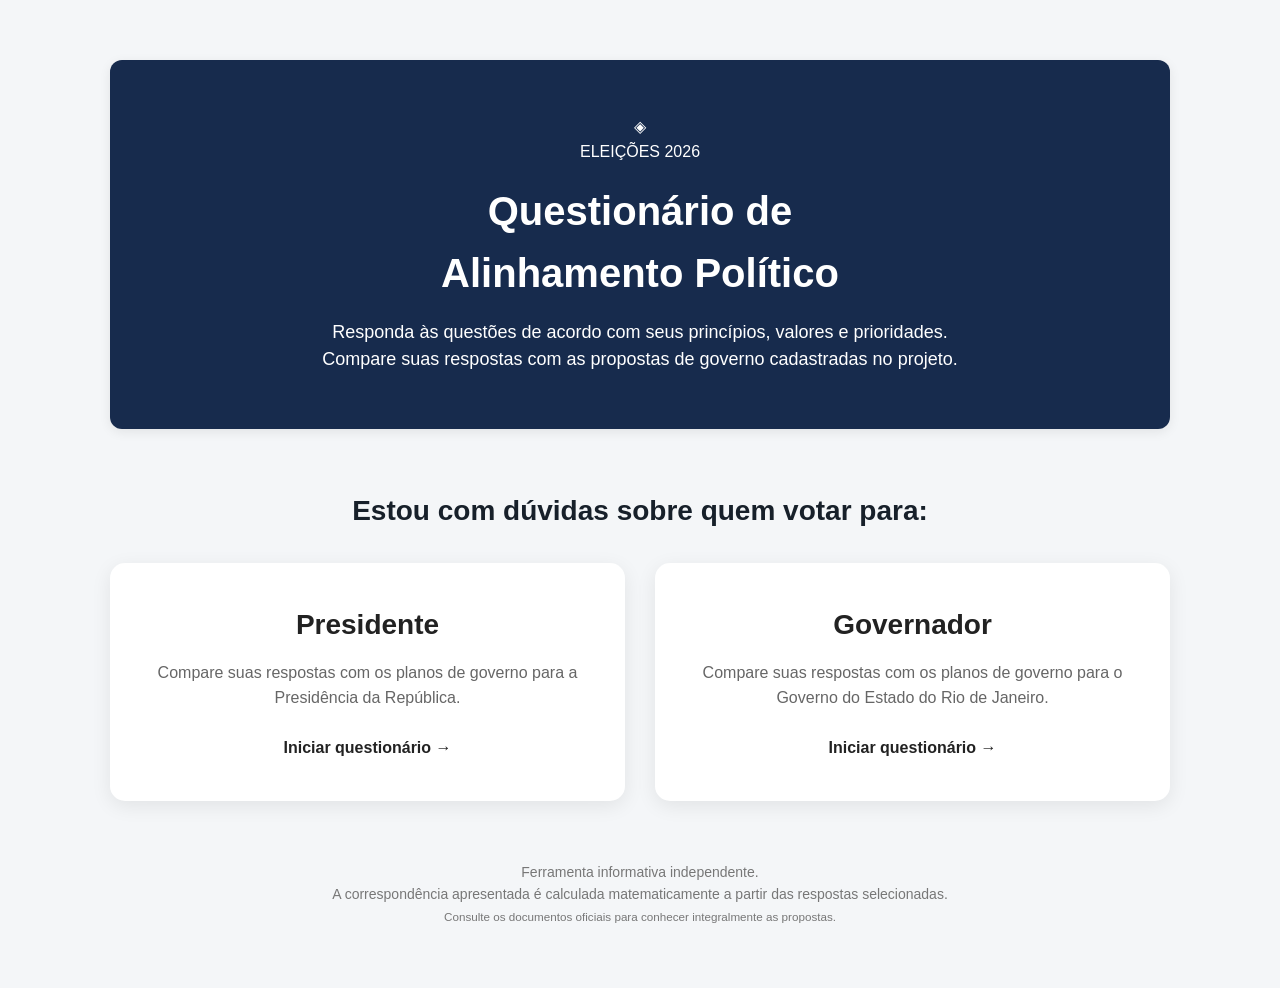
==== index.html @ 92921dfa "Primeiro commit" ====
<!DOCTYPE html>
<html lang="pt-BR">

<head>
    <meta charset="UTF-8">
    <meta name="viewport" content="width=device-width, initial-scale=1.0">

    <title>Questionário de Alinhamento Político</title>

    <link rel="stylesheet" href="css/style.css">
</head>

<body>

    <main class="inicio">

        <header class="cabecalho">

            <div class="simbolo">
                <span>◈</span>
            </div>

            <span class="badge-inicio">
                ELEIÇÕES 2026
            </span>

            <h1>
                Questionário de<br>
                <strong>Alinhamento Político</strong>
            </h1>

            <p style="color:white;">
                Responda às questões de acordo com seus
                princípios, valores e prioridades.
            </p>

            <div class="linha"></div>

            <p class="subtitulo" style="color:white;">
                Compare suas respostas com as propostas
                de governo cadastradas no projeto.
            </p>

        </header>


        <section class="escolha">

            <h2>
                Estou com dúvidas sobre quem votar para:
            </h2>




            <div class="opcoes-eleicao">

                <a href="presidente.html" class="card-eleicao">


                    <div class="card-conteudo">



                        <h3>
                            Presidente
                        </h3>

                        <p>
                            Compare suas respostas com os
                            planos de governo para a
                            Presidência da República.
                        </p>

                        <span class="acao">
                            Iniciar questionário
                            <strong>→</strong>
                        </span>

                    </div>

                </a>


                <a href="governador.html" class="card-eleicao">



                    <div class="card-conteudo">

        

                        <h3>
                            Governador
                        </h3>

                        <p>
                            Compare suas respostas com os
                            planos de governo para o
                            Governo do Estado do Rio de Janeiro.
                        </p>

                        <span class="acao">
                            Iniciar questionário
                            <strong>→</strong>
                        </span>

                    </div>

                </a>

            </div>

        </section>


        <footer>

            <div class="rodape-linha"></div>

            <p>
                Ferramenta informativa independente.
            </p>

            <p>
                A correspondência apresentada é calculada
                matematicamente a partir das respostas selecionadas.
            </p>

            <small>
                Consulte os documentos oficiais para conhecer
                integralmente as propostas.
            </small>

        </footer>

    </main>

</body>

</html>
---- css/style.css ----
/* =====================================================
   CONFIGURAÇÕES GERAIS
===================================================== */

* {
    box-sizing: border-box;
    margin: 0;
    padding: 0;
}

body {
    font-family: Arial, Helvetica, sans-serif;

    background-color: #f4f6f8;

    color: #222;

    line-height: 1.6;
}


/* =====================================================
   CONTAINER PRINCIPAL
===================================================== */

main {
    width: 90%;
    max-width: 1100px;

    margin: 0 auto;

    padding: 40px 0 60px;
}


/* =====================================================
   CABEÇALHO
===================================================== */

header {
    background-color: white;

    padding: 40px 30px;

    margin-bottom: 30px;

    border-radius: 12px;

    box-shadow:
        0 3px 12px rgba(0, 0, 0, 0.08);

    text-align: center;
}

header h1 {
    font-size: 36px;

    margin-bottom: 15px;
}

header p {
    max-width: 850px;

    margin: 0 auto;

    color: #555;

    font-size: 17px;
}


/* =====================================================
   LINK VOLTAR
===================================================== */

header a {
    display: inline-block;

    margin-bottom: 20px;

    color: #333;

    text-decoration: none;

    font-weight: bold;
}

header a:hover {
    text-decoration: underline;
}


/* =====================================================
   QUESTIONÁRIO
===================================================== */

#questionario {
    display: flex;

    flex-direction: column;

    gap: 25px;
}


/* =====================================================
   CADA PERGUNTA
===================================================== */

.pergunta {
    background-color: white;

    padding: 30px;

    border-radius: 12px;

    box-shadow:
        0 3px 12px rgba(0, 0, 0, 0.07);
}


/* =====================================================
   EIXO
===================================================== */

.eixo {
    color: #555;

    font-size: 14px;

    font-weight: bold;

    text-transform: uppercase;

    margin-bottom: 8px;
}


/* =====================================================
   TÍTULO DA PERGUNTA
===================================================== */

.pergunta h2 {
    font-size: 22px;

    margin-bottom: 25px;

    line-height: 1.4;
}


/* =====================================================
   OPÇÕES
===================================================== */

.opcao {
    display: flex;

    align-items: flex-start;

    gap: 12px;

    padding: 18px;

    margin-bottom: 12px;

    border: 1px solid #ddd;

    border-radius: 8px;

    background-color: #fafafa;

    cursor: pointer;

    transition:
        background-color 0.2s,
        border-color 0.2s;
}


/* efeito quando passa o mouse */

.opcao:hover {
    background-color: #f0f2f4;

    border-color: #999;
}


/* radio */

.opcao input[type="radio"] {
    margin-top: 5px;

    cursor: pointer;

    flex-shrink: 0;
}


/* letra A/B/C... */

.opcao strong {
    min-width: 25px;
}


/* texto da alternativa */

.opcao span {
    flex: 1;
}


/* =====================================================
   BOTÃO CALCULAR
===================================================== */

#calcular {
    display: block;

    width: 100%;

    margin-top: 30px;

    padding: 18px;

    border: none;

    border-radius: 8px;

    background-color: #222;

    color: white;

    font-size: 18px;

    font-weight: bold;

    cursor: pointer;

    transition: background-color 0.2s;
}

#calcular:hover {
    background-color: #444;
}


/* =====================================================
   RESULTADO
===================================================== */

#resultado {
    margin-top: 40px;

    padding: 30px;

    background-color: white;

    border-radius: 12px;

    box-shadow:
        0 3px 12px rgba(0, 0, 0, 0.08);
}

#resultado h2 {
    font-size: 28px;

    margin-bottom: 15px;
}

#resultado > p {
    color: #666;

    margin-bottom: 30px;
}


/* =====================================================
   CONTAINER DOS CANDIDATOS
===================================================== */

.resultados-candidatos {
    display: grid;

    grid-template-columns:
        repeat(2, 1fr);

    gap: 20px;
}


/* =====================================================
   CARD DO CANDIDATO
===================================================== */

.resultado-candidato {
    display: flex;

    align-items: center;

    gap: 20px;

    padding: 20px;

    border: 1px solid #ddd;

    border-radius: 10px;

    background-color: #fafafa;
}


/* =====================================================
   FOTO
===================================================== */

.resultado-candidato img {
    width: 100px;

    height: 100px;

    object-fit: cover;

    border-radius: 50%;

    border: 3px solid #ddd;

    flex-shrink: 0;
}


/* =====================================================
   NOME
===================================================== */

.resultado-candidato h3 {
    font-size: 20px;

    margin-bottom: 5px;
}


/* =====================================================
   PORCENTAGEM
===================================================== */

.resultado-candidato p {
    margin-bottom: 8px;

    color: #555;
}

.resultado-candidato p strong {
    color: #222;

    font-size: 18px;
}


/* =====================================================
   LINK DO PDF
===================================================== */

.resultado-candidato a {
    color: #222;

    font-weight: bold;

    text-decoration: none;
}

.resultado-candidato a:hover {
    text-decoration: underline;
}


/* =====================================================
   PÁGINA INICIAL
===================================================== */

.inicio {
    max-width: 1100px;

    margin: 0 auto;

    padding: 60px 20px;
}


/* =====================================================
   CABEÇALHO DA HOME
===================================================== */

.cabecalho {
    text-align: center;

    margin-bottom: 60px;
}

.cabecalho h1 {
    font-size: 40px;

    margin-bottom: 15px;
}

.cabecalho p {
    font-size: 18px;

    color: #555;
}


/* =====================================================
   ESCOLHA PRESIDENTE / GOVERNADOR
===================================================== */

.escolha {
    text-align: center;
}

.escolha h2 {
    font-size: 28px;

    margin-bottom: 30px;
}


/* =====================================================
   CARDS DA PÁGINA INICIAL
===================================================== */

.opcoes-eleicao {
    display: grid;

    grid-template-columns:
        repeat(2, 1fr);

    gap: 30px;
}


.card-eleicao {
    display: block;

    padding: 40px 30px;

    background-color: white;

    color: #222;

    text-decoration: none;

    border-radius: 15px;

    box-shadow:
        0 5px 20px rgba(0, 0, 0, 0.08);

    transition:
        transform 0.2s,
        box-shadow 0.2s;
}


.card-eleicao:hover {
    transform: translateY(-5px);

    box-shadow:
        0 10px 30px rgba(0, 0, 0, 0.15);
}


.icone {
    font-size: 50px;

    margin-bottom: 20px;
}


.card-eleicao h3 {
    font-size: 28px;

    margin-bottom: 15px;
}


.card-eleicao p {
    color: #666;

    margin-bottom: 25px;
}


.card-eleicao span {
    font-weight: bold;
}


/* =====================================================
   RODAPÉ
===================================================== */

footer {
    text-align: center;

    margin-top: 60px;

    color: #777;

    font-size: 14px;

    line-height: 1.6;
}


/* =====================================================
   RESPONSIVIDADE
===================================================== */

@media (max-width: 800px) {

    .resultados-candidatos {
        grid-template-columns: 1fr;
    }

    .opcoes-eleicao {
        grid-template-columns: 1fr;
    }

    header h1 {
        font-size: 30px;
    }

    .cabecalho h1 {
        font-size: 32px;
    }

}


@media (max-width: 600px) {

    main {
        width: 95%;
    }

    .pergunta {
        padding: 20px;
    }

    .pergunta h2 {
        font-size: 19px;
    }

    .opcao {
        padding: 15px;
    }

    .resultado-candidato {
        flex-direction: column;

        text-align: center;
    }

}
* {
    box-sizing: border-box;
}

:root {

    --fundo: #f4f6f8;
    --branco: #ffffff;
    --texto: #17202a;
    --cinza: #66717d;
    --borda: #dfe4e8;
    --principal: #172b4d;
    --principal-hover: #0e1d35;
    --suave: #eef2f7;

}

body {

    margin: 0;

    font-family:
        Arial,
        Helvetica,
        sans-serif;

    background: var(--fundo);

    color: var(--texto);

    line-height: 1.55;

}


.container {

    width: min(1100px, 92%);

    margin: auto;

}


header {

    background: var(--principal);

    color: white;

    padding: 55px 0;

}


.badge {

    display: inline-block;

    padding: 6px 12px;

    border: 1px solid rgba(255,255,255,.4);

    border-radius: 20px;

    font-size: 12px;

    letter-spacing: 1px;

}


h1 {

    font-size: clamp(2rem, 5vw, 3.2rem);

    margin: 15px 0;

}


header p {

    max-width: 800px;

    color: #e5ebf2;

}


.aviso {

    border-left: 3px solid white;

    padding-left: 12px;

    font-size: 14px;

}


section {

    margin: 30px 0;

}


.propostas,
.pergunta,
.resultado {

    background: var(--branco);

    border: 1px solid var(--borda);

    border-radius: 16px;

    padding: 24px;

}


.grid-candidatos {

    display: grid;

    grid-template-columns:
        repeat(4, 1fr);

    gap: 18px;

}


.candidato {

    border: 1px solid var(--borda);

    border-radius: 14px;

    overflow: hidden;

}


.candidato img {

    width: 100%;

    height: 180px;

    object-fit: cover;

    display: block;

}


.candidato-conteudo {

    padding: 15px;

}


.candidato h3 {

    margin-top: 0;

}


.candidato p {

    color: var(--cinza);

    font-size: 14px;

}


.pdf {

    display: inline-block;

    padding: 8px 12px;

    background: var(--suave);

    color: var(--principal);

    border-radius: 8px;

    text-decoration: none;

    font-size: 13px;

    font-weight: bold;

}


.pergunta {

    margin-bottom: 18px;

}


.pergunta h2 {

    font-size: 18px;

    margin-top: 0;

}


.opcao {

    display: block;

    border: 1px solid var(--borda);

    border-radius: 12px;

    padding: 14px;

    margin: 10px 0;

    cursor: pointer;

}


.opcao:hover {

    background: #f8fafc;

}


.opcao:has(input:checked) {

    background: var(--suave);

    border-color: var(--principal);

}


.opcao input {

    margin-right: 10px;

}


.letra {

    font-weight: bold;

    margin-right: 5px;

}


.botoes {

    display: flex;

    justify-content: space-between;

    gap: 15px;

    margin: 30px 0;

}


.btn {

    border: none;

    border-radius: 10px;

    padding: 14px 20px;

    font-weight: bold;

    cursor: pointer;

}


.principal {

    background: var(--principal);

    color: white;

}


.secundario {

    background: #e5e9ed;

}


.escondido {

    display: none;

}


.resultado-candidato {

    display: grid;

    grid-template-columns: 130px 1fr;

    gap: 20px;

    align-items: center;

    margin: 20px 0;

}


.resultado-candidato img {

    width: 130px;

    height: 160px;

    object-fit: cover;

    border-radius: 12px;

}


.barra {

    height: 12px;

    background: #e5e9ed;

    border-radius: 20px;

    overflow: hidden;

}


.barra-preenchida {

    height: 100%;

    background: var(--principal);

}


.percentual {

    font-size: 20px;

    font-weight: bold;

}


@media (max-width: 800px) {

    .grid-candidatos {

        grid-template-columns:
            repeat(2, 1fr);

    }

}


@media (max-width: 600px) {

    .grid-candidatos {

        grid-template-columns: 1fr;

    }

    .botoes {

        flex-direction: column;

    }

    .resultado-candidato {

        grid-template-columns: 1fr;

    }

}
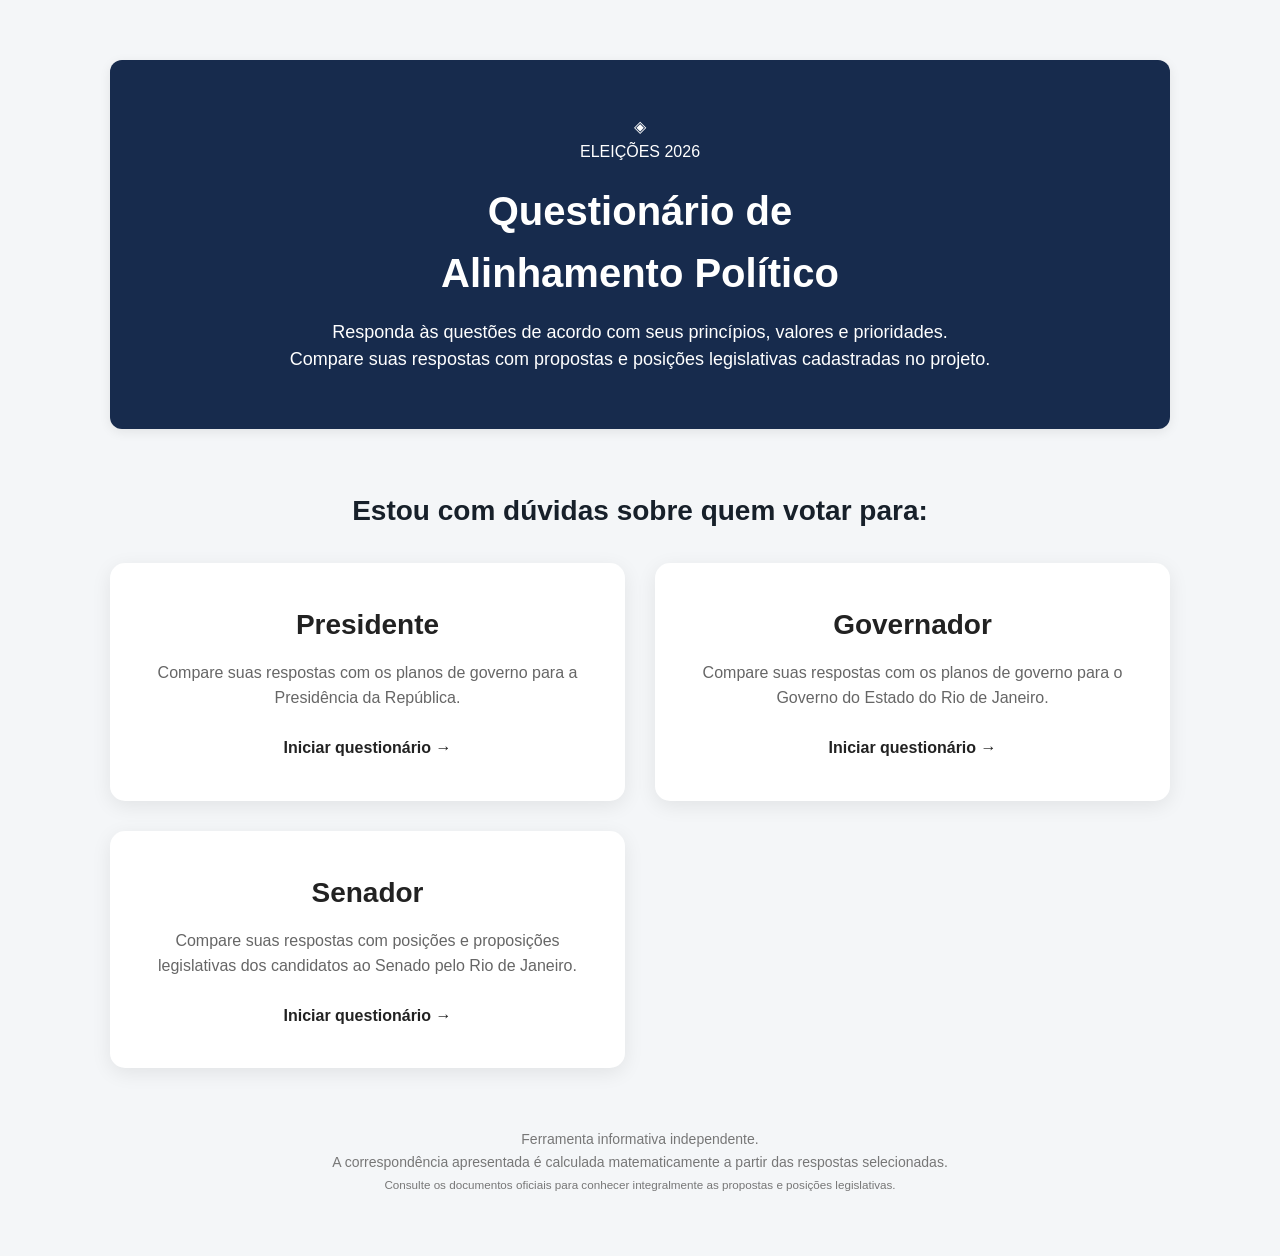
==== commit 3f4d4784: "Atualiza projeto" ====
--- a/index.html
+++ b/index.html
@@ -37,8 +37,8 @@
             <div class="linha"></div>
 
             <p class="subtitulo" style="color:white;">
-                Compare suas respostas com as propostas
-                de governo cadastradas no projeto.
+                Compare suas respostas com propostas e
+                posições legislativas cadastradas no projeto.
             </p>
 
         </header>
@@ -51,16 +51,14 @@
             </h2>
 
 
+            <div class="opcoes-eleicao">
 
 
-            <div class="opcoes-eleicao">
+                <!-- PRESIDENTE -->
 
                 <a href="presidente.html" class="card-eleicao">
 
-
                     <div class="card-conteudo">
-
-
 
                         <h3>
                             Presidente
@@ -82,13 +80,11 @@
                 </a>
 
 
+                <!-- GOVERNADOR -->
+
                 <a href="governador.html" class="card-eleicao">
 
-
-
                     <div class="card-conteudo">
-
-        
 
                         <h3>
                             Governador
@@ -108,6 +104,34 @@
                     </div>
 
                 </a>
+
+
+                <!-- SENADOR -->
+
+                <a href="senador.html" class="card-eleicao">
+
+                    <div class="card-conteudo">
+
+                        <h3>
+                            Senador
+                        </h3>
+
+                        <p>
+                            Compare suas respostas com
+                            posições e proposições legislativas
+                            dos candidatos ao Senado pelo
+                            Rio de Janeiro.
+                        </p>
+
+                        <span class="acao">
+                            Iniciar questionário
+                            <strong>→</strong>
+                        </span>
+
+                    </div>
+
+                </a>
+
 
             </div>
 
@@ -129,7 +153,7 @@
 
             <small>
                 Consulte os documentos oficiais para conhecer
-                integralmente as propostas.
+                integralmente as propostas e posições legislativas.
             </small>
 
         </footer>
--- a/css/style.css
+++ b/css/style.css
@@ -974,4 +974,19 @@
 
     }
 
+}
+
+/* ============================================================
+   BOTÃO DA PROPOSIÇÃO
+   ============================================================ */
+
+.proposicao .btn.principal {
+    display: inline-block;
+    margin-top: 20px;
+    margin-bottom: 10px;
+    padding: 10px 18px;
+    line-height: 1.4;
+    height: auto;
+    min-height: auto;
+    box-sizing: border-box;
 }
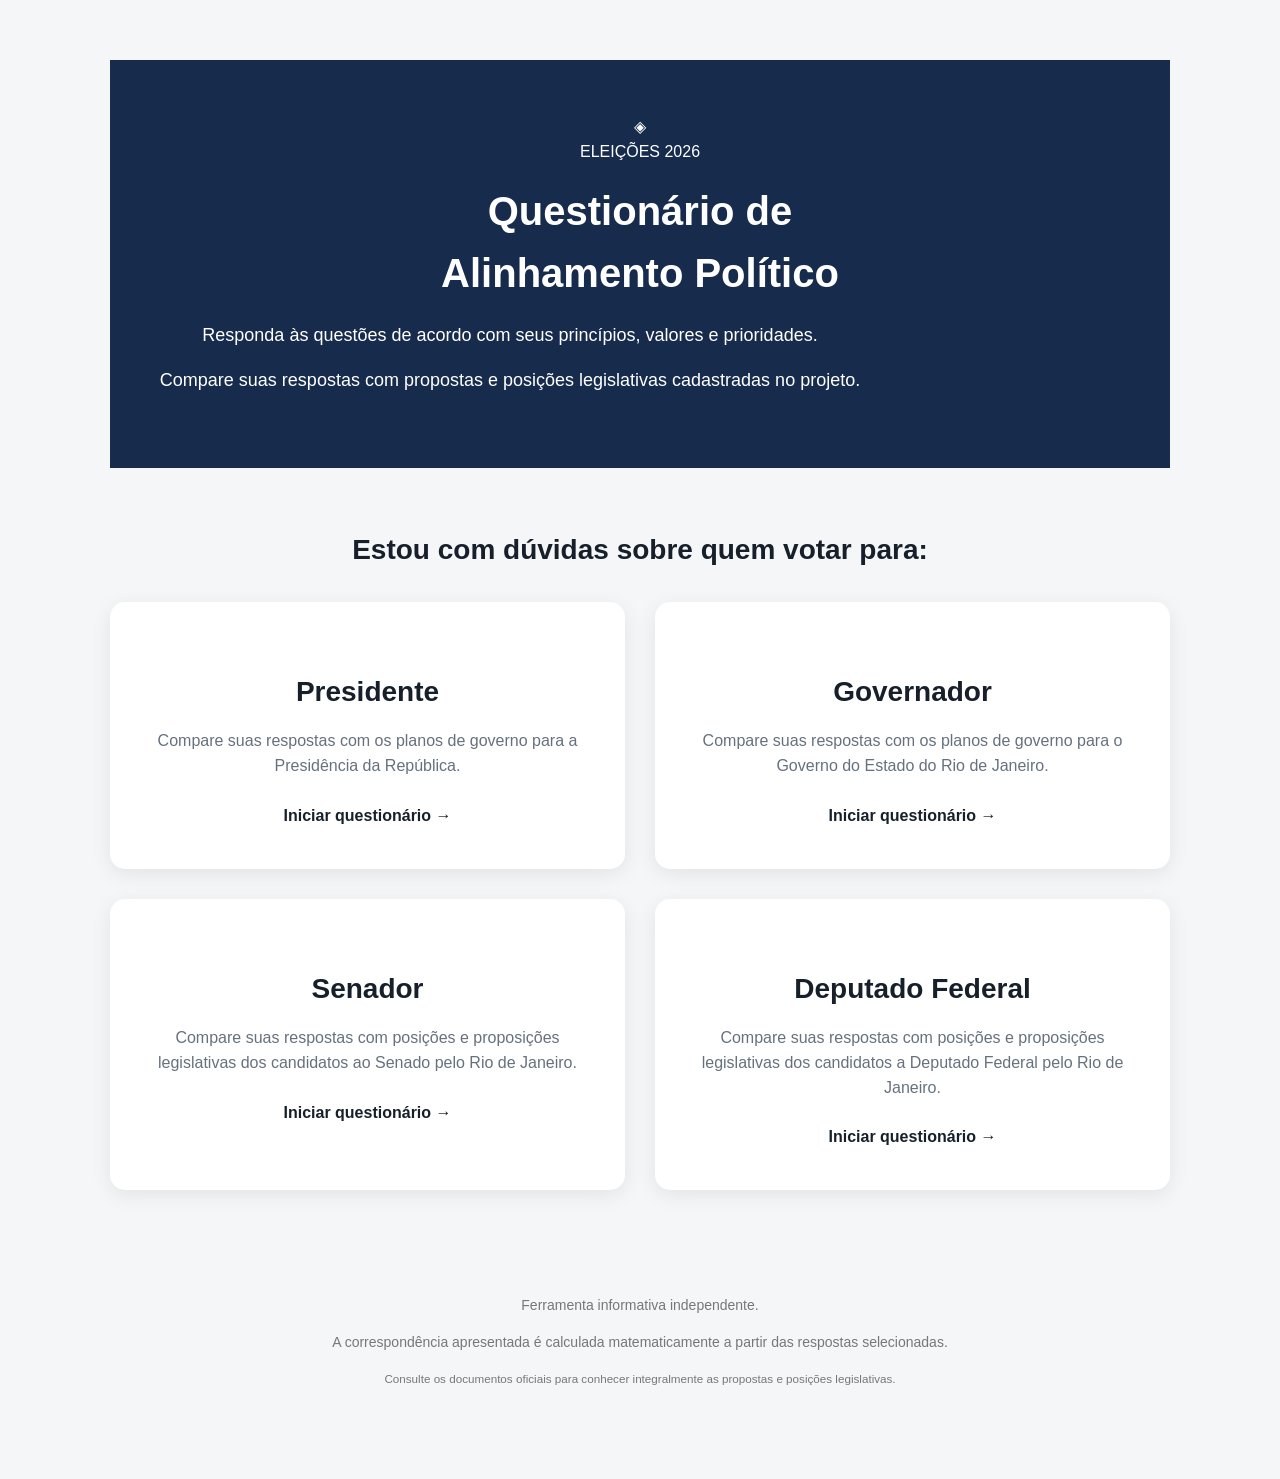
==== commit de4f9a55: "Atualiza questionário de deputado federal" ====
--- a/index.html
+++ b/index.html
@@ -2,77 +2,132 @@
 <html lang="pt-BR">
 
 <head>
+
     <meta charset="UTF-8">
-    <meta name="viewport" content="width=device-width, initial-scale=1.0">
-
-    <title>Questionário de Alinhamento Político</title>
-
-    <link rel="stylesheet" href="css/style.css">
+
+    <meta
+        name="viewport"
+        content="width=device-width, initial-scale=1.0"
+    >
+
+    <title>
+        Questionário de Alinhamento Político
+    </title>
+
+    <link
+        rel="stylesheet"
+        href="css/style.css"
+    >
+
 </head>
 
+
 <body>
 
     <main class="inicio">
 
+
         <header class="cabecalho">
 
             <div class="simbolo">
-                <span>◈</span>
+
+                <span>
+                    ◈
+                </span>
+
             </div>
 
+
             <span class="badge-inicio">
+
                 ELEIÇÕES 2026
+
             </span>
 
+
             <h1>
+
                 Questionário de<br>
-                <strong>Alinhamento Político</strong>
+
+                <strong>
+                    Alinhamento Político
+                </strong>
+
             </h1>
 
+
             <p style="color:white;">
+
                 Responda às questões de acordo com seus
                 princípios, valores e prioridades.
+
             </p>
 
+
             <div class="linha"></div>
 
-            <p class="subtitulo" style="color:white;">
+
+            <p
+                class="subtitulo"
+                style="color:white;"
+            >
+
                 Compare suas respostas com propostas e
                 posições legislativas cadastradas no projeto.
+
             </p>
 
         </header>
 
 
+
         <section class="escolha">
 
+
             <h2>
+
                 Estou com dúvidas sobre quem votar para:
+
             </h2>
 
 
+
             <div class="opcoes-eleicao">
 
 
                 <!-- PRESIDENTE -->
 
-                <a href="presidente.html" class="card-eleicao">
+                <a
+                    href="presidente.html"
+                    class="card-eleicao"
+                >
 
                     <div class="card-conteudo">
 
                         <h3>
+
                             Presidente
+
                         </h3>
 
+
                         <p>
+
                             Compare suas respostas com os
                             planos de governo para a
                             Presidência da República.
+
                         </p>
 
+
                         <span class="acao">
+
                             Iniciar questionário
-                            <strong>→</strong>
+
+                            <strong>
+                                →
+                            </strong>
+
                         </span>
 
                     </div>
@@ -80,25 +135,40 @@
                 </a>
 
 
+
                 <!-- GOVERNADOR -->
 
-                <a href="governador.html" class="card-eleicao">
+                <a
+                    href="governador.html"
+                    class="card-eleicao"
+                >
 
                     <div class="card-conteudo">
 
                         <h3>
+
                             Governador
+
                         </h3>
 
+
                         <p>
+
                             Compare suas respostas com os
                             planos de governo para o
                             Governo do Estado do Rio de Janeiro.
+
                         </p>
 
+
                         <span class="acao">
+
                             Iniciar questionário
-                            <strong>→</strong>
+
+                            <strong>
+                                →
+                            </strong>
+
                         </span>
 
                     </div>
@@ -106,26 +176,41 @@
                 </a>
 
 
+
                 <!-- SENADOR -->
 
-                <a href="senador.html" class="card-eleicao">
+                <a
+                    href="senador.html"
+                    class="card-eleicao"
+                >
 
                     <div class="card-conteudo">
 
                         <h3>
+
                             Senador
+
                         </h3>
 
+
                         <p>
+
                             Compare suas respostas com
                             posições e proposições legislativas
                             dos candidatos ao Senado pelo
                             Rio de Janeiro.
+
                         </p>
 
+
                         <span class="acao">
+
                             Iniciar questionário
-                            <strong>→</strong>
+
+                            <strong>
+                                →
+                            </strong>
+
                         </span>
 
                     </div>
@@ -133,33 +218,88 @@
                 </a>
 
 
+
+                <!-- DEPUTADO FEDERAL -->
+
+                <a
+                    href="deputadoFederal.html"
+                    class="card-eleicao"
+                >
+
+                    <div class="card-conteudo">
+
+                        <h3>
+
+                            Deputado Federal
+
+                        </h3>
+
+
+                        <p>
+
+                            Compare suas respostas com
+                            posições e proposições legislativas
+                            dos candidatos a Deputado Federal
+                            pelo Rio de Janeiro.
+
+                        </p>
+
+
+                        <span class="acao">
+
+                            Iniciar questionário
+
+                            <strong>
+                                →
+                            </strong>
+
+                        </span>
+
+                    </div>
+
+                </a>
+
+
+
             </div>
 
         </section>
 
 
+
         <footer>
 
             <div class="rodape-linha"></div>
 
+
             <p>
+
                 Ferramenta informativa independente.
+
             </p>
 
+
             <p>
+
                 A correspondência apresentada é calculada
                 matematicamente a partir das respostas selecionadas.
+
             </p>
 
+
             <small>
+
                 Consulte os documentos oficiais para conhecer
                 integralmente as propostas e posições legislativas.
+
             </small>
 
         </footer>
 
+
     </main>
 
+
 </body>
 
 </html>
--- a/css/style.css
+++ b/css/style.css
@@ -1,585 +1,35 @@
-/* =====================================================
+/* ============================================================
    CONFIGURAÇÕES GERAIS
-===================================================== */
+============================================================ */
 
 * {
     box-sizing: border-box;
-    margin: 0;
-    padding: 0;
-}
-
-body {
-    font-family: Arial, Helvetica, sans-serif;
-
-    background-color: #f4f6f8;
-
-    color: #222;
-
-    line-height: 1.6;
-}
-
-
-/* =====================================================
-   CONTAINER PRINCIPAL
-===================================================== */
-
-main {
-    width: 90%;
-    max-width: 1100px;
-
-    margin: 0 auto;
-
-    padding: 40px 0 60px;
-}
-
-
-/* =====================================================
-   CABEÇALHO
-===================================================== */
-
-header {
-    background-color: white;
-
-    padding: 40px 30px;
-
-    margin-bottom: 30px;
-
-    border-radius: 12px;
-
-    box-shadow:
-        0 3px 12px rgba(0, 0, 0, 0.08);
-
-    text-align: center;
-}
-
-header h1 {
-    font-size: 36px;
-
-    margin-bottom: 15px;
-}
-
-header p {
-    max-width: 850px;
-
-    margin: 0 auto;
-
-    color: #555;
-
-    font-size: 17px;
-}
-
-
-/* =====================================================
-   LINK VOLTAR
-===================================================== */
-
-header a {
-    display: inline-block;
-
-    margin-bottom: 20px;
-
-    color: #333;
-
-    text-decoration: none;
-
-    font-weight: bold;
-}
-
-header a:hover {
-    text-decoration: underline;
-}
-
-
-/* =====================================================
-   QUESTIONÁRIO
-===================================================== */
-
-#questionario {
-    display: flex;
-
-    flex-direction: column;
-
-    gap: 25px;
-}
-
-
-/* =====================================================
-   CADA PERGUNTA
-===================================================== */
-
-.pergunta {
-    background-color: white;
-
-    padding: 30px;
-
-    border-radius: 12px;
-
-    box-shadow:
-        0 3px 12px rgba(0, 0, 0, 0.07);
-}
-
-
-/* =====================================================
-   EIXO
-===================================================== */
-
-.eixo {
-    color: #555;
-
-    font-size: 14px;
-
-    font-weight: bold;
-
-    text-transform: uppercase;
-
-    margin-bottom: 8px;
-}
-
-
-/* =====================================================
-   TÍTULO DA PERGUNTA
-===================================================== */
-
-.pergunta h2 {
-    font-size: 22px;
-
-    margin-bottom: 25px;
-
-    line-height: 1.4;
-}
-
-
-/* =====================================================
-   OPÇÕES
-===================================================== */
-
-.opcao {
-    display: flex;
-
-    align-items: flex-start;
-
-    gap: 12px;
-
-    padding: 18px;
-
-    margin-bottom: 12px;
-
-    border: 1px solid #ddd;
-
-    border-radius: 8px;
-
-    background-color: #fafafa;
-
-    cursor: pointer;
-
-    transition:
-        background-color 0.2s,
-        border-color 0.2s;
-}
-
-
-/* efeito quando passa o mouse */
-
-.opcao:hover {
-    background-color: #f0f2f4;
-
-    border-color: #999;
-}
-
-
-/* radio */
-
-.opcao input[type="radio"] {
-    margin-top: 5px;
-
-    cursor: pointer;
-
-    flex-shrink: 0;
-}
-
-
-/* letra A/B/C... */
-
-.opcao strong {
-    min-width: 25px;
-}
-
-
-/* texto da alternativa */
-
-.opcao span {
-    flex: 1;
-}
-
-
-/* =====================================================
-   BOTÃO CALCULAR
-===================================================== */
-
-#calcular {
-    display: block;
-
-    width: 100%;
-
-    margin-top: 30px;
-
-    padding: 18px;
-
-    border: none;
-
-    border-radius: 8px;
-
-    background-color: #222;
-
-    color: white;
-
-    font-size: 18px;
-
-    font-weight: bold;
-
-    cursor: pointer;
-
-    transition: background-color 0.2s;
-}
-
-#calcular:hover {
-    background-color: #444;
-}
-
-
-/* =====================================================
-   RESULTADO
-===================================================== */
-
-#resultado {
-    margin-top: 40px;
-
-    padding: 30px;
-
-    background-color: white;
-
-    border-radius: 12px;
-
-    box-shadow:
-        0 3px 12px rgba(0, 0, 0, 0.08);
-}
-
-#resultado h2 {
-    font-size: 28px;
-
-    margin-bottom: 15px;
-}
-
-#resultado > p {
-    color: #666;
-
-    margin-bottom: 30px;
-}
-
-
-/* =====================================================
-   CONTAINER DOS CANDIDATOS
-===================================================== */
-
-.resultados-candidatos {
-    display: grid;
-
-    grid-template-columns:
-        repeat(2, 1fr);
-
-    gap: 20px;
-}
-
-
-/* =====================================================
-   CARD DO CANDIDATO
-===================================================== */
-
-.resultado-candidato {
-    display: flex;
-
-    align-items: center;
-
-    gap: 20px;
-
-    padding: 20px;
-
-    border: 1px solid #ddd;
-
-    border-radius: 10px;
-
-    background-color: #fafafa;
-}
-
-
-/* =====================================================
-   FOTO
-===================================================== */
-
-.resultado-candidato img {
-    width: 100px;
-
-    height: 100px;
-
-    object-fit: cover;
-
-    border-radius: 50%;
-
-    border: 3px solid #ddd;
-
-    flex-shrink: 0;
-}
-
-
-/* =====================================================
-   NOME
-===================================================== */
-
-.resultado-candidato h3 {
-    font-size: 20px;
-
-    margin-bottom: 5px;
-}
-
-
-/* =====================================================
-   PORCENTAGEM
-===================================================== */
-
-.resultado-candidato p {
-    margin-bottom: 8px;
-
-    color: #555;
-}
-
-.resultado-candidato p strong {
-    color: #222;
-
-    font-size: 18px;
-}
-
-
-/* =====================================================
-   LINK DO PDF
-===================================================== */
-
-.resultado-candidato a {
-    color: #222;
-
-    font-weight: bold;
-
-    text-decoration: none;
-}
-
-.resultado-candidato a:hover {
-    text-decoration: underline;
-}
-
-
-/* =====================================================
-   PÁGINA INICIAL
-===================================================== */
-
-.inicio {
-    max-width: 1100px;
-
-    margin: 0 auto;
-
-    padding: 60px 20px;
-}
-
-
-/* =====================================================
-   CABEÇALHO DA HOME
-===================================================== */
-
-.cabecalho {
-    text-align: center;
-
-    margin-bottom: 60px;
-}
-
-.cabecalho h1 {
-    font-size: 40px;
-
-    margin-bottom: 15px;
-}
-
-.cabecalho p {
-    font-size: 18px;
-
-    color: #555;
-}
-
-
-/* =====================================================
-   ESCOLHA PRESIDENTE / GOVERNADOR
-===================================================== */
-
-.escolha {
-    text-align: center;
-}
-
-.escolha h2 {
-    font-size: 28px;
-
-    margin-bottom: 30px;
-}
-
-
-/* =====================================================
-   CARDS DA PÁGINA INICIAL
-===================================================== */
-
-.opcoes-eleicao {
-    display: grid;
-
-    grid-template-columns:
-        repeat(2, 1fr);
-
-    gap: 30px;
-}
-
-
-.card-eleicao {
-    display: block;
-
-    padding: 40px 30px;
-
-    background-color: white;
-
-    color: #222;
-
-    text-decoration: none;
-
-    border-radius: 15px;
-
-    box-shadow:
-        0 5px 20px rgba(0, 0, 0, 0.08);
-
-    transition:
-        transform 0.2s,
-        box-shadow 0.2s;
-}
-
-
-.card-eleicao:hover {
-    transform: translateY(-5px);
-
-    box-shadow:
-        0 10px 30px rgba(0, 0, 0, 0.15);
-}
-
-
-.icone {
-    font-size: 50px;
-
-    margin-bottom: 20px;
-}
-
-
-.card-eleicao h3 {
-    font-size: 28px;
-
-    margin-bottom: 15px;
-}
-
-
-.card-eleicao p {
-    color: #666;
-
-    margin-bottom: 25px;
-}
-
-
-.card-eleicao span {
-    font-weight: bold;
-}
-
-
-/* =====================================================
-   RODAPÉ
-===================================================== */
-
-footer {
-    text-align: center;
-
-    margin-top: 60px;
-
-    color: #777;
-
-    font-size: 14px;
-
-    line-height: 1.6;
-}
-
-
-/* =====================================================
-   RESPONSIVIDADE
-===================================================== */
-
-@media (max-width: 800px) {
-
-    .resultados-candidatos {
-        grid-template-columns: 1fr;
-    }
-
-    .opcoes-eleicao {
-        grid-template-columns: 1fr;
-    }
-
-    header h1 {
-        font-size: 30px;
-    }
-
-    .cabecalho h1 {
-        font-size: 32px;
-    }
-
-}
-
-
-@media (max-width: 600px) {
-
-    main {
-        width: 95%;
-    }
-
-    .pergunta {
-        padding: 20px;
-    }
-
-    .pergunta h2 {
-        font-size: 19px;
-    }
-
-    .opcao {
-        padding: 15px;
-    }
-
-    .resultado-candidato {
-        flex-direction: column;
-
-        text-align: center;
-    }
-
-}
-* {
-    box-sizing: border-box;
 }
 
 :root {
 
     --fundo: #f4f6f8;
+
     --branco: #ffffff;
+
     --texto: #17202a;
+
     --cinza: #66717d;
+
     --borda: #dfe4e8;
+
     --principal: #172b4d;
+
     --principal-hover: #0e1d35;
+
     --suave: #eef2f7;
 
 }
+
+
+/* ============================================================
+   BODY
+============================================================ */
 
 body {
 
@@ -599,14 +49,22 @@
 }
 
 
+/* ============================================================
+   CONTAINER
+============================================================ */
+
 .container {
 
     width: min(1100px, 92%);
 
-    margin: auto;
-
-}
-
+    margin: 0 auto;
+
+}
+
+
+/* ============================================================
+   HEADER
+============================================================ */
 
 header {
 
@@ -619,13 +77,17 @@
 }
 
 
+/* ============================================================
+   BADGE
+============================================================ */
+
 .badge {
 
     display: inline-block;
 
     padding: 6px 12px;
 
-    border: 1px solid rgba(255,255,255,.4);
+    border: 1px solid rgba(255, 255, 255, 0.4);
 
     border-radius: 20px;
 
@@ -636,6 +98,10 @@
 }
 
 
+/* ============================================================
+   TÍTULOS
+============================================================ */
+
 h1 {
 
     font-size: clamp(2rem, 5vw, 3.2rem);
@@ -645,6 +111,10 @@
 }
 
 
+/* ============================================================
+   TEXTOS DO HEADER
+============================================================ */
+
 header p {
 
     max-width: 800px;
@@ -654,6 +124,10 @@
 }
 
 
+/* ============================================================
+   AVISO
+============================================================ */
+
 .aviso {
 
     border-left: 3px solid white;
@@ -665,12 +139,20 @@
 }
 
 
+/* ============================================================
+   SEÇÕES
+============================================================ */
+
 section {
 
     margin: 30px 0;
 
 }
 
+
+/* ============================================================
+   CARDS PRINCIPAIS
+============================================================ */
 
 .propostas,
 .pergunta,
@@ -687,6 +169,10 @@
 }
 
 
+/* ============================================================
+   GRID DOS CANDIDATOS
+============================================================ */
+
 .grid-candidatos {
 
     display: grid;
@@ -699,6 +185,10 @@
 }
 
 
+/* ============================================================
+   CARD DO CANDIDATO
+============================================================ */
+
 .candidato {
 
     border: 1px solid var(--borda);
@@ -707,8 +197,14 @@
 
     overflow: hidden;
 
-}
-
+    background: var(--branco);
+
+}
+
+
+/* ============================================================
+   FOTO DO CANDIDATO
+============================================================ */
 
 .candidato img {
 
@@ -723,6 +219,10 @@
 }
 
 
+/* ============================================================
+   CONTEÚDO DO CARD DO CANDIDATO
+============================================================ */
+
 .candidato-conteudo {
 
     padding: 15px;
@@ -730,12 +230,22 @@
 }
 
 
+/* ============================================================
+   NOME DO CANDIDATO
+============================================================ */
+
 .candidato h3 {
 
     margin-top: 0;
 
-}
-
+    margin-bottom: 8px;
+
+}
+
+
+/* ============================================================
+   DESCRIÇÃO DO CANDIDATO
+============================================================ */
 
 .candidato p {
 
@@ -746,10 +256,16 @@
 }
 
 
+/* ============================================================
+   BOTÃO / LINK DE PROPOSIÇÕES
+============================================================ */
+
 .pdf {
 
     display: inline-block;
 
+    margin-top: 10px;
+
     padding: 8px 12px;
 
     background: var(--suave);
@@ -766,6 +282,27 @@
 
 }
 
+.pdf:hover {
+
+    background: #dfe6ef;
+
+}
+
+
+/* ============================================================
+   QUESTIONÁRIO
+============================================================ */
+
+#questionario {
+
+    width: 100%;
+
+}
+
+
+/* ============================================================
+   PERGUNTA
+============================================================ */
 
 .pergunta {
 
@@ -774,14 +311,37 @@
 }
 
 
+/* ============================================================
+   TÍTULO DA PERGUNTA
+============================================================ */
+
 .pergunta h2 {
 
     font-size: 18px;
 
     margin-top: 0;
 
-}
-
+    margin-bottom: 10px;
+
+}
+
+
+/* ============================================================
+   TEMA DA PERGUNTA
+============================================================ */
+
+.pergunta > p {
+
+    color: var(--cinza);
+
+    margin-bottom: 15px;
+
+}
+
+
+/* ============================================================
+   OPÇÕES
+============================================================ */
 
 .opcao {
 
@@ -797,8 +357,16 @@
 
     cursor: pointer;
 
-}
-
+    transition:
+        background 0.2s,
+        border-color 0.2s;
+
+}
+
+
+/* ============================================================
+   HOVER NAS OPÇÕES
+============================================================ */
 
 .opcao:hover {
 
@@ -807,6 +375,10 @@
 }
 
 
+/* ============================================================
+   OPÇÃO SELECIONADA
+============================================================ */
+
 .opcao:has(input:checked) {
 
     background: var(--suave);
@@ -816,12 +388,22 @@
 }
 
 
+/* ============================================================
+   RADIO
+============================================================ */
+
 .opcao input {
 
     margin-right: 10px;
 
-}
-
+    cursor: pointer;
+
+}
+
+
+/* ============================================================
+   LETRA DA ALTERNATIVA
+============================================================ */
 
 .letra {
 
@@ -832,6 +414,10 @@
 }
 
 
+/* ============================================================
+   BOTÕES
+============================================================ */
+
 .botoes {
 
     display: flex;
@@ -845,8 +431,14 @@
 }
 
 
+/* ============================================================
+   BOTÃO PADRÃO
+============================================================ */
+
 .btn {
 
+    display: inline-block;
+
     border: none;
 
     border-radius: 10px;
@@ -857,8 +449,16 @@
 
     cursor: pointer;
 
-}
-
+    text-decoration: none;
+
+    font-size: 14px;
+
+}
+
+
+/* ============================================================
+   BOTÃO PRINCIPAL
+============================================================ */
 
 .principal {
 
@@ -869,12 +469,44 @@
 }
 
 
+/* ============================================================
+   HOVER BOTÃO PRINCIPAL
+============================================================ */
+
+.principal:hover {
+
+    background: var(--principal-hover);
+
+}
+
+
+/* ============================================================
+   BOTÃO SECUNDÁRIO
+============================================================ */
+
 .secundario {
 
     background: #e5e9ed;
 
-}
-
+    color: var(--texto);
+
+}
+
+
+/* ============================================================
+   HOVER BOTÃO SECUNDÁRIO
+============================================================ */
+
+.secundario:hover {
+
+    background: #d9dee3;
+
+}
+
+
+/* ============================================================
+   ELEMENTO ESCONDIDO
+============================================================ */
 
 .escondido {
 
@@ -883,11 +515,38 @@
 }
 
 
+/* ============================================================
+   RESULTADO
+============================================================ */
+
+.resultado {
+
+    margin-top: 30px;
+
+}
+
+
+/* ============================================================
+   TÍTULO DO RESULTADO
+============================================================ */
+
+.resultado > h2 {
+
+    margin-top: 0;
+
+}
+
+
+/* ============================================================
+   RESULTADO DOS CANDIDATOS
+============================================================ */
+
 .resultado-candidato {
 
     display: grid;
 
-    grid-template-columns: 130px 1fr;
+    grid-template-columns:
+        130px 1fr;
 
     gap: 20px;
 
@@ -895,8 +554,20 @@
 
     margin: 20px 0;
 
-}
-
+    padding: 20px;
+
+    border: 1px solid var(--borda);
+
+    border-radius: 14px;
+
+    background: var(--branco);
+
+}
+
+
+/* ============================================================
+   FOTO NO RESULTADO
+============================================================ */
 
 .resultado-candidato img {
 
@@ -911,8 +582,55 @@
 }
 
 
+/* ============================================================
+   NOME NO RESULTADO
+============================================================ */
+
+.resultado-candidato h3 {
+
+    margin-top: 0;
+
+    margin-bottom: 8px;
+
+}
+
+
+/* ============================================================
+   TEXTO NO RESULTADO
+============================================================ */
+
+.resultado-candidato p {
+
+    color: var(--cinza);
+
+    margin: 8px 0;
+
+}
+
+
+/* ============================================================
+   PERCENTUAL
+============================================================ */
+
+.percentual {
+
+    font-size: 20px;
+
+    font-weight: bold;
+
+    color: var(--texto) !important;
+
+}
+
+
+/* ============================================================
+   BARRA DE RESULTADO
+============================================================ */
+
 .barra {
 
+    width: 100%;
+
     height: 12px;
 
     background: #e5e9ed;
@@ -924,6 +642,10 @@
 }
 
 
+/* ============================================================
+   BARRA PREENCHIDA
+============================================================ */
+
 .barra-preenchida {
 
     height: 100%;
@@ -933,14 +655,336 @@
 }
 
 
-.percentual {
+/* ============================================================
+   DESTAQUE DO MAIOR RESULTADO
+============================================================ */
+
+.maior-resultado {
+
+    border: 2px solid var(--principal);
+
+}
+
+
+/* ============================================================
+   EMPATE
+============================================================ */
+
+.empate {
+
+    margin: 20px 0;
+
+    padding: 18px;
+
+    background: var(--suave);
+
+    border: 1px solid var(--borda);
+
+    border-radius: 12px;
+
+}
+
+
+/* ============================================================
+   PÁGINA INICIAL
+============================================================ */
+
+.inicio {
+
+    max-width: 1100px;
+
+    margin: 0 auto;
+
+    padding: 60px 20px;
+
+}
+
+
+/* ============================================================
+   CABEÇALHO DA HOME
+============================================================ */
+
+.cabecalho {
+
+    text-align: center;
+
+    margin-bottom: 60px;
+
+}
+
+
+.cabecalho h1 {
+
+    font-size: 40px;
+
+    margin-bottom: 15px;
+
+}
+
+
+.cabecalho p {
+
+    font-size: 18px;
+
+    color: var(--cinza);
+
+}
+
+
+/* ============================================================
+   ESCOLHA DA ELEIÇÃO
+============================================================ */
+
+.escolha {
+
+    text-align: center;
+
+}
+
+
+.escolha h2 {
+
+    font-size: 28px;
+
+    margin-bottom: 30px;
+
+}
+
+
+/* ============================================================
+   CARDS DA PÁGINA INICIAL
+============================================================ */
+
+.opcoes-eleicao {
+
+    display: grid;
+
+    grid-template-columns:
+        repeat(2, 1fr);
+
+    gap: 30px;
+
+}
+
+
+/* ============================================================
+   CARD DA ELEIÇÃO
+============================================================ */
+
+.card-eleicao {
+
+    display: block;
+
+    padding: 40px 30px;
+
+    background: var(--branco);
+
+    color: var(--texto);
+
+    text-decoration: none;
+
+    border-radius: 15px;
+
+    box-shadow:
+        0 5px 20px rgba(0, 0, 0, 0.08);
+
+    transition:
+        transform 0.2s,
+        box-shadow 0.2s;
+
+}
+
+
+/* ============================================================
+   HOVER CARD DA ELEIÇÃO
+============================================================ */
+
+.card-eleicao:hover {
+
+    transform: translateY(-5px);
+
+    box-shadow:
+        0 10px 30px rgba(0, 0, 0, 0.15);
+
+}
+
+
+/* ============================================================
+   ÍCONE
+============================================================ */
+
+.icone {
+
+    font-size: 50px;
+
+    margin-bottom: 20px;
+
+}
+
+
+/* ============================================================
+   TÍTULO DO CARD DA ELEIÇÃO
+============================================================ */
+
+.card-eleicao h3 {
+
+    font-size: 28px;
+
+    margin-bottom: 15px;
+
+}
+
+
+/* ============================================================
+   TEXTO DO CARD DA ELEIÇÃO
+============================================================ */
+
+.card-eleicao p {
+
+    color: var(--cinza);
+
+    margin-bottom: 25px;
+
+}
+
+
+/* ============================================================
+   TEXTO FINAL DO CARD
+============================================================ */
+
+.card-eleicao span {
+
+    font-weight: bold;
+
+}
+
+
+/* ============================================================
+   PÁGINA DE PROPOSIÇÕES
+============================================================ */
+
+
+/* ============================================================
+   CARD DA PROPOSIÇÃO
+============================================================ */
+
+.proposicao {
+
+    display: block;
+
+    width: 100%;
+
+    margin-bottom: 25px;
+
+    padding: 24px;
+
+    background: var(--branco);
+
+    border: 1px solid var(--borda);
+
+    border-radius: 14px;
+
+    box-sizing: border-box;
+
+}
+
+
+/* ============================================================
+   TÍTULO DA PROPOSIÇÃO
+============================================================ */
+
+.proposicao h2 {
+
+    margin: 0 0 15px 0;
 
     font-size: 20px;
 
-    font-weight: bold;
-
-}
-
+    line-height: 1.4;
+
+}
+
+
+/* ============================================================
+   TEXTO DA PROPOSIÇÃO
+============================================================ */
+
+.proposicao p {
+
+    margin: 0 0 15px 0;
+
+    color: var(--cinza);
+
+    line-height: 1.6;
+
+}
+
+
+/* ============================================================
+   ÁREA DO BOTÃO DA PROPOSIÇÃO
+============================================================ */
+
+.acoes-proposicao {
+
+    display: block;
+
+    margin-top: 20px;
+
+}
+
+
+/* ============================================================
+   BOTÃO VER NA CÂMARA
+============================================================ */
+
+.acoes-proposicao .btn {
+
+    display: inline-block;
+
+    position: static;
+
+    width: auto;
+
+    height: auto;
+
+    min-height: 0;
+
+    margin: 0;
+
+    padding: 10px 18px;
+
+    line-height: 1.4;
+
+    text-decoration: none;
+
+    box-sizing: border-box;
+
+}
+
+
+/* ============================================================
+   RODAPÉ
+============================================================ */
+
+footer {
+
+    text-align: center;
+
+    margin-top: 60px;
+
+    padding: 30px 20px;
+
+    color: #777;
+
+    font-size: 14px;
+
+    line-height: 1.6;
+
+}
+
+
+/* ============================================================
+   RESPONSIVIDADE — TABLETS
+============================================================ */
 
 @media (max-width: 800px) {
 
@@ -951,42 +995,151 @@
 
     }
 
-}
-
+
+    .opcoes-eleicao {
+
+        grid-template-columns: 1fr;
+
+    }
+
+
+    .resultado-candidato {
+
+        grid-template-columns:
+            100px 1fr;
+
+    }
+
+
+    .resultado-candidato img {
+
+        width: 100px;
+
+        height: 130px;
+
+    }
+
+}
+
+
+/* ============================================================
+   RESPONSIVIDADE — CELULAR
+============================================================ */
 
 @media (max-width: 600px) {
 
+    .container {
+
+        width: 94%;
+
+    }
+
+
+    header {
+
+        padding: 40px 0;
+
+    }
+
+
+    h1 {
+
+        font-size: 2rem;
+
+    }
+
+
     .grid-candidatos {
 
         grid-template-columns: 1fr;
 
     }
 
+
+    .propostas,
+    .pergunta,
+    .resultado {
+
+        padding: 18px;
+
+    }
+
+
+    .pergunta h2 {
+
+        font-size: 18px;
+
+    }
+
+
+    .opcao {
+
+        padding: 14px;
+
+    }
+
+
     .botoes {
 
         flex-direction: column;
 
     }
 
+
+    .botoes .btn {
+
+        width: 100%;
+
+    }
+
+
     .resultado-candidato {
 
         grid-template-columns: 1fr;
 
-    }
-
-}
-
-/* ============================================================
-   BOTÃO DA PROPOSIÇÃO
-   ============================================================ */
-
-.proposicao .btn.principal {
-    display: inline-block;
-    margin-top: 20px;
-    margin-bottom: 10px;
-    padding: 10px 18px;
-    line-height: 1.4;
-    height: auto;
-    min-height: auto;
-    box-sizing: border-box;
+        text-align: center;
+
+    }
+
+
+    .resultado-candidato img {
+
+        width: 130px;
+
+        height: 160px;
+
+        margin: 0 auto;
+
+    }
+
+
+    .barra {
+
+        text-align: left;
+
+    }
+
+
+    .proposicao {
+
+        padding: 18px;
+
+    }
+
+
+    .proposicao h2 {
+
+        font-size: 18px;
+
+    }
+
+
+    .acoes-proposicao .btn {
+
+        width: 100%;
+
+        text-align: center;
+
+    }
+
 }
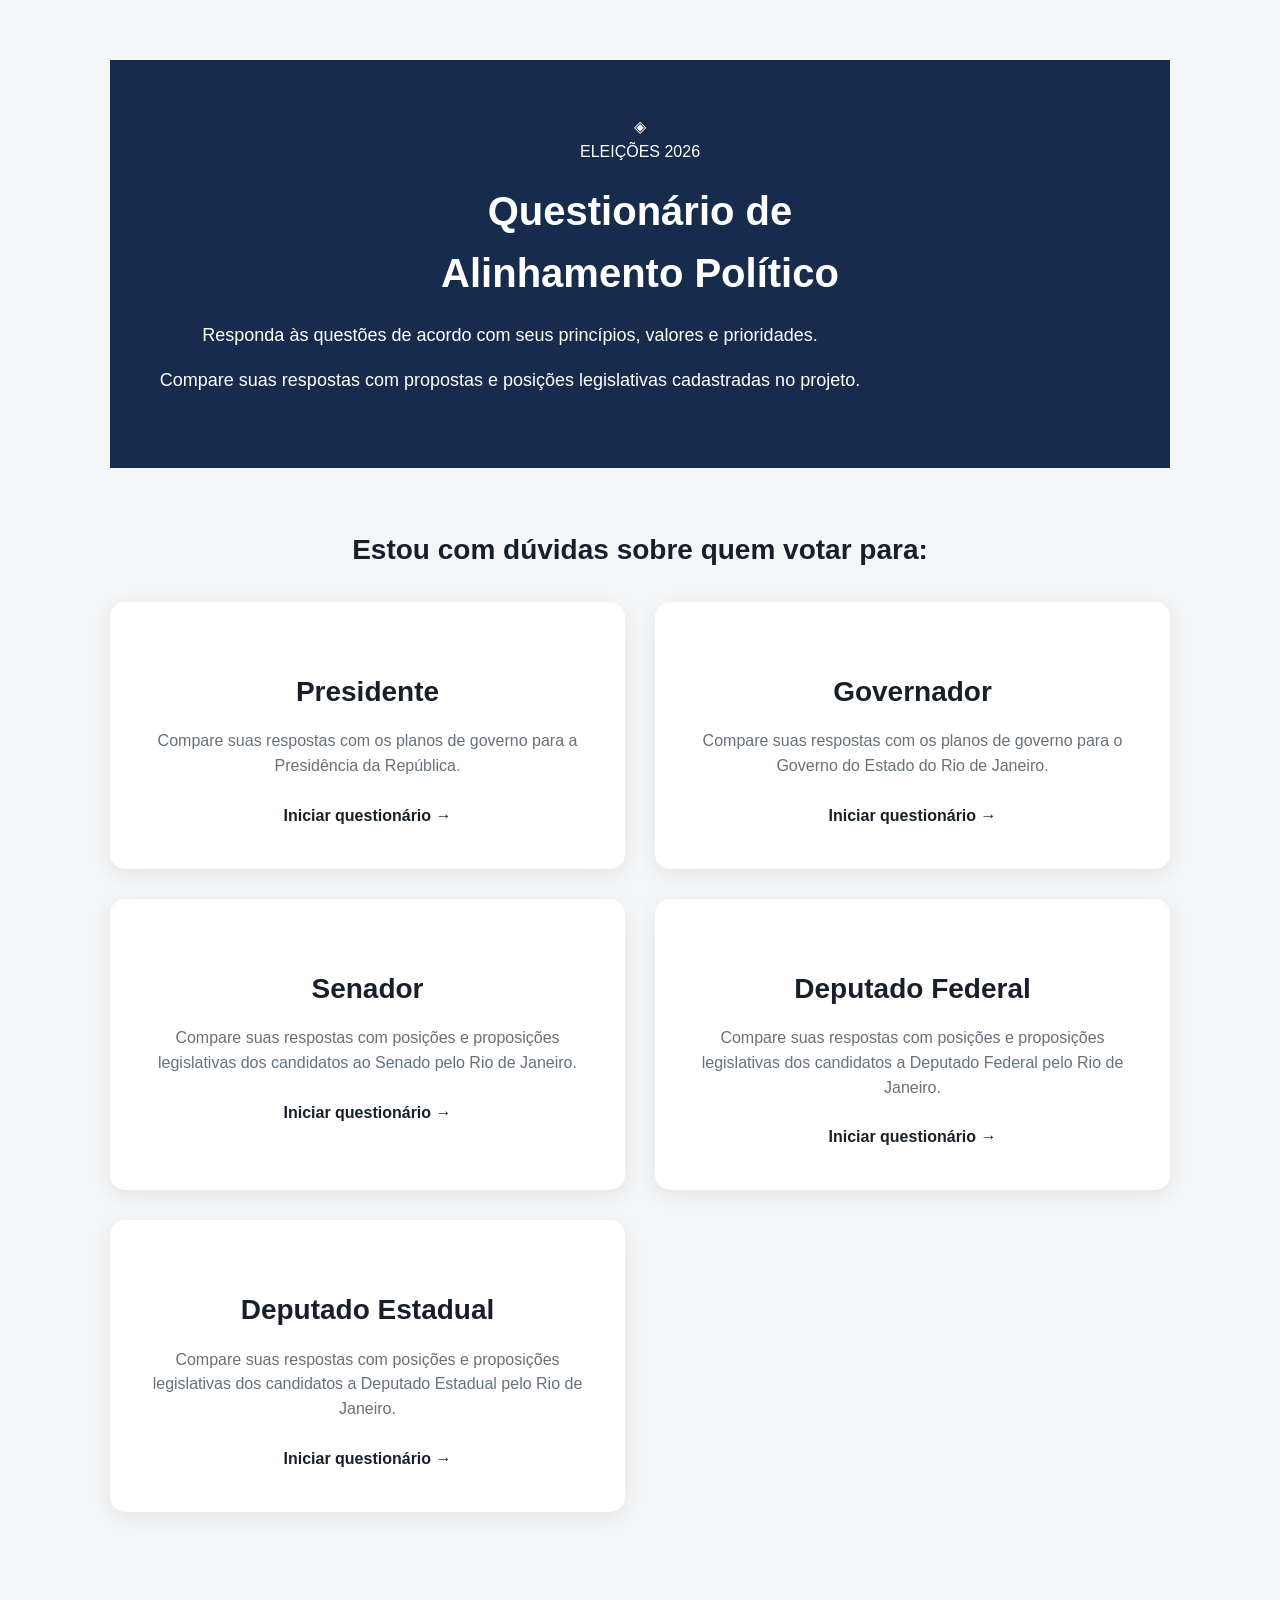
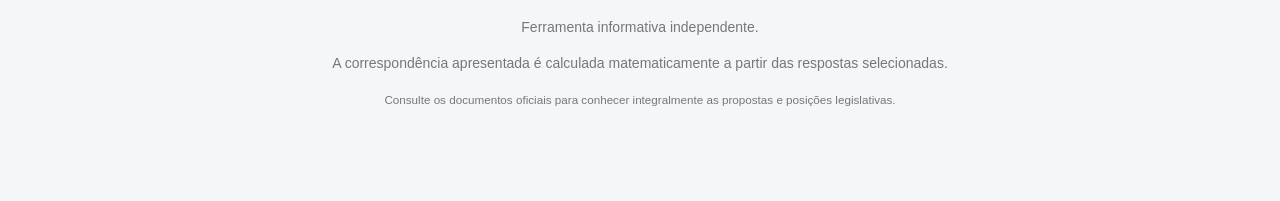
==== commit bef16ff6: "Atualiza questionário de deputado federal" ====
--- a/index.html
+++ b/index.html
@@ -261,6 +261,48 @@
 
 
 
+                <!-- DEPUTADO ESTADUAL -->
+
+                <a
+                    href="deputadoEstadual.html"
+                    class="card-eleicao"
+                >
+
+                    <div class="card-conteudo">
+
+                        <h3>
+
+                            Deputado Estadual
+
+                        </h3>
+
+
+                        <p>
+
+                            Compare suas respostas com
+                            posições e proposições legislativas
+                            dos candidatos a Deputado Estadual
+                            pelo Rio de Janeiro.
+
+                        </p>
+
+
+                        <span class="acao">
+
+                            Iniciar questionário
+
+                            <strong>
+                                →
+                            </strong>
+
+                        </span>
+
+                    </div>
+
+                </a>
+
+
+
             </div>
 
         </section>
